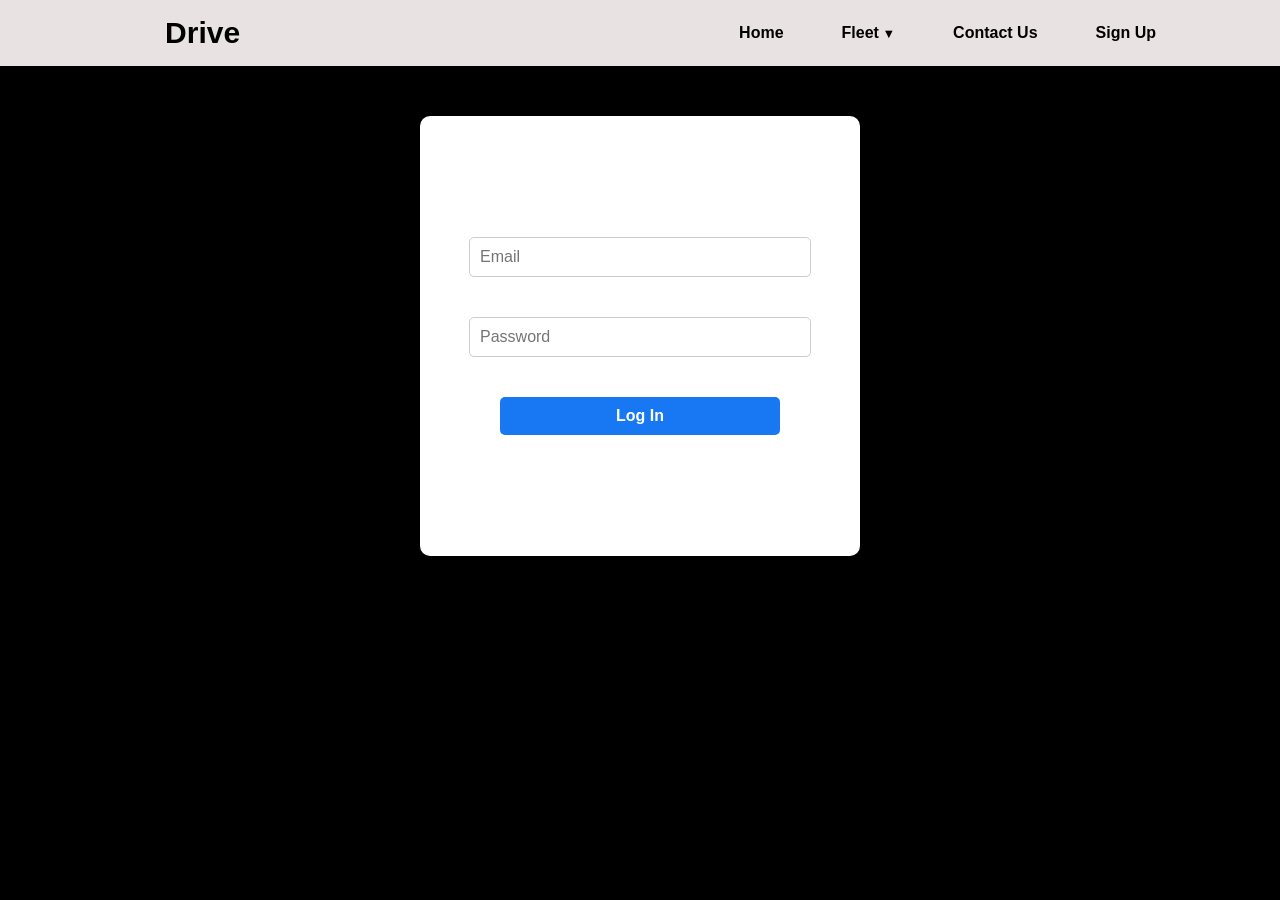
==== admin/admin_sign_in.html @ 86cc85c8 "Add files via upload" ====
<!DOCTYPE html>
<html lang="en">
<head>
    <meta charset="UTF-8">
    <meta name="viewport" content="width=device-width, initial-scale=1.0">
    <title>Sign In - Drive</title>
    <link rel="stylesheet" href="../styles/styles.css"> <!-- Main styles -->
</head>
<body id = "signinbody">
    <header class="main-header">
        <div class="logo">
            <a href="../index.html"><h1>Drive</h1></a>
        </div>
        <nav class="main-nav">
            <ul class="nav-list">
                <li class="nav-item"><a href="../index.html" class="nav-link">Home</a></li>
                <li class="nav-item dropdown">
                    <a href="#" class="nav-link dropbtn">Fleet</a>
                    <div class="dropdown-content">
                        <a href="../fleet/cars.html" class="dropdown-link">Cars</a>
                        <a href="#" class="dropdown-link">Motorcycles</a>
                        <a href="#" class="dropdown-link">Pickup Trucks</a>
                    </div>
                </li>
                <li class="nav-item"><a href="../contact.html" class="nav-link">Contact Us</a></li>
                <li class="nav-item"><a href="customer_sign_up.html" class="nav-link">Sign Up</a></li>
            </ul>
        </nav>
    </header>
    <main class="main-content">
        <div class="signin-container">
            <form class="signin-form" action="admin_login.php" method="post">
                <div class="form-group">
                    <input type="text" id="admin_email" name="admin_email" class="form-input" placeholder="Email" required>
                </div>
                <div class="form-group">
                    <input type="password" id="admin_password" name="admin_password" class="form-input" placeholder="Password" required>
                </div>
                <div class="form-group">
                    <button type="submit" class="login-button">Log In</button>
                </div>

            </form>
        </div>
    </main>
</body>
</html>
---- styles/styles.css ----
/* Reset some basic styles */
body {
    font-family: Arial, sans-serif; /* Set font family */
    margin: 0; /* Remove default margin */
    padding: 0; /* Remove default padding */
    background-color: #ffffff; /* Black background color */
}

/* Header styling */
.main-header {
    background-color: #e9e2e2; /* Dark background color */
    width: 100%;  
    padding: 1rem 0; /* Padding top and bottom */
    display: flex; /* Flexbox layout */
    justify-content: space-between; /* Space between logo and nav */
    align-items: center; /* Center items vertically */
    padding: 8px 30px; /* Padding around header */
    box-sizing: border-box; 
}

/* Logo styling */
.logo h1 {
    margin: 0; /* Remove default margin */
    margin-left: 180%; /* Align the logo towards right */
    font-size: 30px;
}

.logo a {
    text-decoration: none; /* Remove underline */
    color: rgb(0, 0, 0);
    font-weight: bold;
}

/* Dropdown menu styling */
.main-nav .nav-list {
    list-style: none; /* Remove default list style */
    margin-right: 80px; /* Remove default margin */
    padding: 0; /* Remove default padding */
    display: flex; /* Flexbox layout for horizontal menu */
}

.main-nav .nav-item {
    position: relative; /* Position for dropdown */
    margin-left: 30px; /* Space between menu items */
}

.main-nav .nav-link {
    color: #000000; /* White text color */
    text-decoration: none; /* Remove underline from links */
    padding: 5px 14px; /* Padding around links */
    outline: none;
    font-weight: bold;
}

/* Remove focus outline */
.main-nav .nav-link:focus {
    outline: none; /* Remove focus outline */
    
}

/* Hover effect for navigation links */
.main-nav .nav-link:hover,
.main-nav .dropbtn:hover {
    
    color: rgb(92, 92, 224);
   
    }

/* Arrow indicator for dropdown */
.main-nav .dropbtn::after {
    content: ' ▼'; /* Add arrow */
    font-size: 0.8rem; /* Smaller size for arrow */
}

/* Dropdown content styling */
.dropdown-content {
    display: none; /* Hide dropdown by default */
    position: absolute; /* Position absolutely */
    background-color: #333; /* Dark background color */
    z-index: 1000; /* Ensure dropdown is above other content */
    min-width: 160px; /* Minimum width for dropdown */
    border-radius: 5px; /* Rounded corners */
    margin-top: 20px; /* Add margin-top for spacing */
}

/* Dropdown links styling */
.dropdown-content .dropdown-link {
    color: white; /* White text color */
    padding: 16px 16px; /* Padding inside dropdown links */
    text-decoration: none; /* Remove underline */
    display: block; /* Block display for full-width */
    outline: none; /* Remove focus outline */
}

/* Hover effect for dropdown links */
.dropdown-content .dropdown-link:hover {
    background-color: rgb(0, 0, 0);; /* Darker background on hover */
    color: rgb(92, 92, 224);
}

/* Show dropdown on hover */
.dropdown:hover .dropdown-content,
.dropdown-content:hover {
    display: block; /* Display dropdown content */
}

/* Ensure dropdown stays open when hovered or focused */
.main-nav .nav-item:hover .dropdown-content,
.main-nav .nav-item:focus-within .dropdown-content {
    display: block; /* Ensure dropdown stays open */
}


/* Header Styling ends*/


/* Flexbox layout for content sections */
.main-content .content {
    display: flex; /* Flexbox layout */
    justify-content: flex-end; /* Align text content to the right */
    align-items: center; /* Center items vertically */
    margin-bottom: 20px; /* Space below content */
    background-color: #000000; /* Black background color */
    padding: 40px; /* Padding inside content */
    position: relative; /* Relative positioning for overlap */
    z-index: 1; /* Ensure content is above form-content */
}

/* Text content styling */
.main-content .text-content {
    flex: 1; /* Flex grow */  
    padding-right: 60px; /* Padding on the right */
}

.main-content .text-content h2 {
    font-size: 2rem; /* Larger font size for heading */
    margin-bottom: 10px; /* Space below heading */
    margin-left: 15.3%;
    color: rgb(92, 92, 224);
}

.main-content .text-content p {
    margin-left: 15.3%;
    font-size: 1.1rem; /* Normal font size for paragraph */
    line-height: 2.4; /* Line height for readability */
    color: #D3D3D3; /* White text color */
   
}

/* Default button styling within .text-content */
.main-content .text-content .view-button {
    display: inline-block; /* Ensure button dimensions fit the content */
    margin-left: 15.3%;
    padding: 12px 24px; /* Padding inside the button */
    background-color: #f0efef; /* White background color */
    font-weight: bold;
    color: rgb(92, 92, 224); /* Blue text color */
    border: none; /* Remove default border */
    border-radius: 5px; /* Rounded corners */
    cursor: pointer; /* Pointer cursor on hover */
    font-size: 1rem; /* Font size for the button text */
    text-align: center; /* Center text */
    text-decoration: none; /* Remove underline */
    transition: background-color 0.3s ease, transform 0.3s ease; /* Smooth transitions for background color and transform */
}

/* Hover state styling within .text-content */
.main-content .text-content .view-button:hover {
    background-color: #10b06b; /* Darker blue background on hover */
    transform: translateY(-2px); /* Slightly lift the button on hover */
    color: #000000;
    font-weight: bolder;
}

/* Image content styling */
.main-content .image-content {
    flex: 1; /* Flex grow */
    text-align: center; /* Center image horizontally */
}

.main-content .image-content img {
    max-width: 100%; /* Image should not exceed container width */
    height: auto; /* Maintain aspect ratio */
    border-radius: 10px; /* Rounded corners */
}

/* Form container styling */
.main-content .form-content {
    width: 80%; /* Reduce width of form-content */
    margin: -50px auto 0; /* Negative margin to overlap content */
    background-color: #ffffff; /* White background color */
    padding: 20px; /* Padding inside form content */
    border-radius: 10px; /* Rounded corners */
    box-shadow: 0 0 10px rgba(0, 0, 0, 0.1); /* Shadow effect */
    position: relative; /* Relative positioning for overlap */
    z-index: 2; /* Ensure form-content is above other content */
}

/* Flexbox layout for form rows */
.main-content .form-row {
    display: flex; /* Flexbox layout */
    flex-wrap: wrap; /* Wrap form fields on smaller screens */
    gap: 20px; /* Space between form fields */
}

/* Form group styling */
.main-content .form-group {
    flex: 1; /* Flex grow */
    display: flex; /* Flexbox layout */
    flex-direction: column; /* Column layout */
}

.main-content .form-label {
    margin-bottom: 5px; /* Space below labels */
    font-weight: bold; /* Bold text for labels */
    color: #0c48df; /* Blue color for labels */
}

.main-content .form-input {
    padding: 10px; /* Padding inside inputs */
    font-size: 1rem; /* Normal font size */
    border: 1px solid #ddd; /* Light grey border */
    border-radius: 5px; /* Rounded corners */
    outline: none; /* Remove outline on focus */
    transition: border-color 0.3s ease; /* Smooth border color transition */
}

.main-content .form-input:focus {
    border-color: #333; /* Dark border on focus */
}

/* Submit button styling */
.main-content .submit-button {
    padding: 10px 35px; /* Padding inside button */
    margin-top: 25px;
    background-color: #f0efef; /* White background color */
    font-weight:bolder;
    color: rgb(92, 92, 224);
    border: none; /* Remove default border */
    border-radius: 5px; /* Rounded corners */
    cursor: pointer; /* Pointer cursor on hover */
    transition: background-color 0.3s ease; /* Smooth background color transition */
    align-self: flex-start; /* Align button to the start */
    width: 80%;
    height: 80%;
}

.main-content .submit-button:hover {
    background-color: #10b06b; /* Darker blue background on hover */
    transform: translateY(-2px); /* Slightly lift the button on hover */
    color: #000000;
    font-weight: bolder;
}






/* customer_sign_in Styling */

#signinbody {
    background-color: #000000;
}
/* Sign-In container styling */
.signin-container {
    width: 100%;
    max-width: 400px; /* Maximum width for the container */
    height: 400px;
    background-color: #ffffff; /* White background color */
    padding: 20px; /* Padding inside the container */
    border-radius: 10px; /* Rounded corners */
    box-shadow: 0 2px 10px rgba(0, 0, 0, 0.1); /* Shadow effect */
    text-align: center; /* Center-align text */
    margin: 50px auto; /* Center the container */
    display: flex; /* Flexbox for vertical alignment */
    flex-direction: column; /* Column layout */
    justify-content: space-around; /* Distribute space evenly */
    
}

/* Form group styling */
.signin-container .form-group {
    width: 100%;
    margin: 40px auto; /* Center the container */
    text-align: left; /* Align text to the left */
}

/* Form input styling */
.signin-container .form-input {
    width: 80%; /* Full width input fields */
    padding: 10px; /* Padding inside inputs */
    margin: auto;
    font-size: 1rem; /* Normal font size */
    border: 1px solid #ccc; /* Light grey border */
    border-radius: 5px; /* Rounded corners */
    outline: none; /* Remove outline on focus */
    transition: border-color 0.3s ease; /* Smooth border color transition */
}

.signin-container .form-input:focus {
    border-color: #1877f2; /* Blue border on focus */
    border-width: 2px; /* Increase border width */
    box-shadow: 0 0 5px rgba(24, 119, 242, 0.5); /* Add a blue shadow effect */
}

/* Login button styling */
.signin-container .login-button {
    width: 70%; /* Full width button */
    margin: auto;
    padding: 10px; /* Padding inside button */
    background-color: #1877f2; /* Blue background color */
    color: #fff; /* White text color */
    border: none; /* Remove default border */
    border-radius: 5px; /* Rounded corners */
    cursor: pointer; /* Pointer cursor on hover */
    font-size: 1rem; /* Font size for the button text */
    font-weight: bold; /* Bold text */
    transition: background-color 0.3s ease; /* Smooth background color transition */
}

.signin-container .login-button:hover {
    background-color: #165db5; /* Darker blue background on hover */
}

/* Forgot password link styling */
.signin-container .forgot-password {
    color: #1877f2; /* Blue text color */
    text-decoration: none; /* Remove underline */
    font-size: 1rem; /* Slightly smaller font size */
    text-align: center;
}

.signin-container .forgot-password:hover {
    text-decoration: underline; /* Underline on hover */
}

/* Horizontal rule styling */
.signin-container hr {
    border: none; /* Remove default border */
    border-top: 1px solid #ddd; /* Light grey top border */
    margin: 20px 0px; /* Space above and below */
}


.create-account-button {
    display: inline-block; /* Ensure button dimensions fit the content */
    padding: 10px 20px; /* Padding inside button */
    background-color: #42b72a; /* Blue background color */
    color: white; /* White text color */
    border: none; /* Remove default border */
    border-radius: 5px; /* Rounded corners */
    cursor: pointer; /* Pointer cursor on hover */
    font-size: 14px; /* Font size for the button text */
    text-align: center; /* Center text */
    text-decoration: none; /* Remove underline */
    transition: background-color 0.3s ease; /* Smooth transitions for background color */
    width: 60%; /* Same width as the original button */
    margin: auto; /* Center the button */
}

.create-account-button:hover {
    background-color: #36a420; /* Darker blue on hover */
    font-weight: bolder;
}





/* customer_sign_up.html page */

/* first form styling user details */

.main-content_register {
        background-color: #000000;
        margin: 0;
        padding: 0;
}

.main-content_register1 {
    display: flex;
   justify-content: space-between;
    background-color: #000000;
    
}



.form-container {
    display: flex;
    justify-content: center;
    align-items: flex-start; /* Align items to the top */
    height: 100vh;
    padding-top: 4%;
}
#registrationForm {
    background-color: rgb(255, 255, 255);
    padding: 20px;
    border-radius: 10px;
    width: 60%;
    display: flex;
    flex-direction: column;
    align-items: center;
}

#registrationForm .input-group {
    width: 72%;
    margin-bottom: 30px;
}

#registrationForm label {
    font-weight: bold;
    text-align: left;
    width: 100%;
}

#registrationForm input[type="text"],
#registrationForm input[type="email"],
#registrationForm input[type="password"]
 {
    width: 100%;
    padding: 10px;
    margin-top: 10px;
    border: 1px solid #ccc;
    border-radius: 5px;
    font-size: large;
}



#registrationForm .password-container {
    position: relative;
    width: 100%;
}

#registrationForm .show-password {
    position: absolute;
    right: 10px;
    top: 50%;
    transform: translateY(-50%);
    cursor: pointer;
    color: #007bff;
    font-size: 14px;
}

#registrationForm .actions {
    display: flex;
    justify-content: center;
    align-items: center;
    width: 100%;
}

#registrationForm button {
    background-color: #007bff;
    color: white;
    border: none;
    margin: auto;
    padding: 10px 20px;
    width: 60%;
    border-radius: 5px;
    cursor: pointer;
    font-size: 14px;
}

#registrationForm button:hover {
    background-color: #0056b3;
}

/* customer_drivers_license_details.php form styling where user enters their driver's license details */

.dl-form-container {    
    
    justify-content: center;
    height: 100vh;
    width: 50%;
    padding-left: 10%;
    padding-top: 10%;
   
}



#dl-registrationForm {
    background-color: rgb(255, 255, 255);
    padding: 20px;
    border-radius: 10px;
    width: 60%;
    height: 50%;
    display: flex;
    flex-direction: column;
    align-items: center;
}

#dl-registrationForm .input-group {
    width: 72%;
    margin-top: 40px;
}

#dl-registrationForm label {
    font-weight: bold;
    text-align: left;
    width: 100%;
}

#dl-registrationForm input[type="text"],
#dl-registrationForm input[type="date"]
 {
    width: 100%;
    padding: 10px;
    margin-top: 10px;
    border: 1px solid #ccc;
    border-radius: 5px;
    font-size: x-large;
}

#dl-registrationForm input[type="date"] {
    -webkit-appearance: none;
    -moz-appearance: none;
    appearance: none;
    font-size: x-large;
    padding: 10px;
}


#dl-registrationForm .actions {
    display: flex;
    justify-content: center;
    align-items: center;
    width: 100%;
}

#dl-registrationForm button {
    background-color: #007bff;
    color: white;
    border: none;
    margin: 40px auto;
    padding: 10px 20px;
    width: 60%;
    border-radius: 5px;
    cursor: pointer;
    font-size: large;
}

#dl-registrationForm button:hover {
    background-color: #0056b3;
    font-weight: bolder;
}


.output-container {
    width: 50%;
    background-color: #f9f9f9;
    border: 1px solid #ccc;
    height: 30%;
    border-radius: 5px;
    margin-top: 10%;
   }

.result-group {
    margin-bottom: 15px;
}
.result-group label {
    font-weight: bold;
}
.result-group span {
    display: block;
    margin-top: 5px;
}
.cov-details {
    margin-top: 10px;
}
.cov-details li {
    margin-bottom: 5px;
}

#continue_to_homepage.button {
    display: inline-block; /* Ensure button dimensions fit the content */
    padding: 10px 20px; /* Padding inside button */
    background-color: #42b72a; /* Blue background color */
    color: white; /* White text color */
    border: none; /* Remove default border */
    border-radius: 5px; /* Rounded corners */
    cursor: pointer; /* Pointer cursor on hover */
    font-size: 14px; /* Font size for the button text */
    text-align: center; /* Center text */
    text-decoration: none; /* Remove underline */
    transition: background-color 0.3s ease; /* Smooth transitions for background color */
    width: 60%; /* Same width as the original button */
    margin: auto; /* Center the button */
}

.dl_result_continue_button 
{
    background-color: #4CAF50; /* Green background */
    color: white; /* White text */
    padding: 10px 20px; /* Some padding */
    border: none; /* No border */
    border-radius: 5px; /* Rounded corners */
    cursor: pointer; /* Pointer/hand icon */
    font-size: 16px; /* Increase font size */
    transition: background-color 0.3s; /* Transition effect on hover */
}
.dl_result_continue_button:hover {
    background-color: #45a049; /* Darker green on hover */
}
#customer_homepage_body {
    background-color: #ffffff;
}
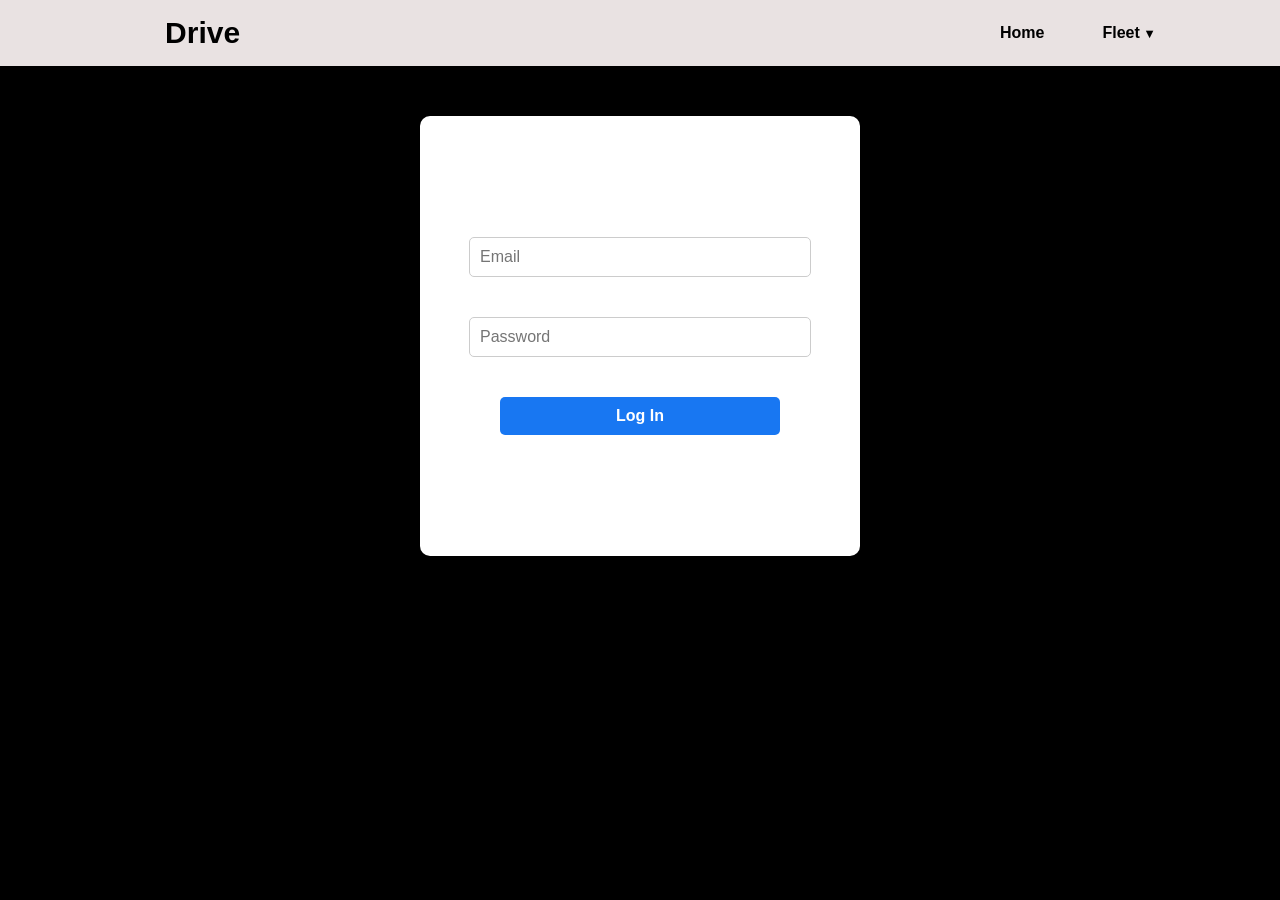
==== commit 7edeba2c: "Add files via upload" ====
--- a/admin/admin_sign_in.html
+++ b/admin/admin_sign_in.html
@@ -6,16 +6,16 @@
     <meta charset="UTF-8">
     <meta name="viewport" content="width=device-width, initial-scale=1.0">
     <title>Sign In - Drive</title>
-    <link rel="stylesheet" href="../styles/styles.css"> <!-- Main styles -->
+    <link rel="stylesheet" href="admin_styles/admin_signin.css">
 </head>
 <body id = "signinbody">
     <header class="main-header">
         <div class="logo">
-            <a href="../index.html"><h1>Drive</h1></a>
+            <a href="../index.php"><h1>Drive</h1></a>
         </div>
         <nav class="main-nav">
             <ul class="nav-list">
-                <li class="nav-item"><a href="../index.html" class="nav-link">Home</a></li>
+                <li class="nav-item"><a href="../index.php" class="nav-link">Home</a></li>
                 <li class="nav-item dropdown">
                     <a href="#" class="nav-link dropbtn">Fleet</a>
                     <div class="dropdown-content">
@@ -24,8 +24,7 @@
                         <a href="#" class="dropdown-link">Pickup Trucks</a>
                     </div>
                 </li>
-                <li class="nav-item"><a href="../contact.html" class="nav-link">Contact Us</a></li>
-                <li class="nav-item"><a href="customer_sign_up.html" class="nav-link">Sign Up</a></li>
+               
             </ul>
         </nav>
     </header>
--- a/admin/admin_styles/admin_signin.css
+++ b/admin/admin_styles/admin_signin.css
@@ -0,0 +1,176 @@
+/* styles.css */
+/* CSS Reset */
+
+/* General Reset and Body Styling */
+body {
+    font-family: Arial, sans-serif;
+    margin: 0;
+    padding: 0;
+    background-color: #ffffff;
+}
+
+/* Header Styling */
+.main-header {
+    background-color: #e9e2e2;
+    width: 100%;
+    padding: 1rem 0;
+    display: flex;
+    justify-content: space-between;
+    align-items: center;
+    padding: 8px 30px;
+    box-sizing: border-box;
+}
+
+/* Logo Styling */
+.logo h1 {
+    margin: 0;
+    margin-left: 180%;
+    font-size: 30px;
+}
+
+.logo a {
+    text-decoration: none;
+    color: rgb(0, 0, 0);
+    font-weight: bold;
+}
+
+/* Dropdown Menu Styling */
+.main-nav .nav-list {
+    list-style: none;
+    margin-right: 80px;
+    padding: 0;
+    display: flex;
+}
+
+.main-nav .nav-item {
+    position: relative;
+    margin-left: 30px;
+}
+
+.main-nav .nav-link {
+    color: #000000;
+    text-decoration: none;
+    padding: 5px 14px;
+    outline: none;
+    font-weight: bold;
+}
+
+.main-nav .nav-link:focus {
+    outline: none;
+}
+
+.main-nav .nav-link:hover,
+.main-nav .dropbtn:hover {
+    color: rgb(92, 92, 224);
+}
+
+/* Arrow Indicator for Dropdown */
+.main-nav .dropbtn::after {
+    content: ' ▼';
+    font-size: 0.8rem;
+}
+
+/* Dropdown Content Styling */
+.dropdown-content {
+    display: none;
+    position: absolute;
+    background-color: #333;
+    z-index: 1000;
+    min-width: 160px;
+    border-radius: 5px;
+    margin-top: 15px;
+    margin-left: -80px;
+}
+
+.dropdown-content .dropdown-link {
+    color: white;
+    padding: 16px 16px;
+    text-decoration: none;
+    display: block;
+    outline: none;
+}
+
+.dropdown-content .dropdown-link:hover {
+    background-color: rgb(0, 0, 0);
+    color: rgb(92, 92, 224);
+}
+
+.dropdown:hover .dropdown-content,
+.dropdown-content:hover {
+    display: block;
+}
+
+.main-nav .nav-item:hover .dropdown-content,
+.main-nav .nav-item:focus-within .dropdown-content {
+    display: block;
+}
+
+
+/* Customer Sign-In Styling */
+#signinbody {
+    background-color: #000000;
+}
+
+.signin-container {
+    width: 100%;
+    max-width: 400px;
+    height: 400px;
+    background-color: #ffffff;
+    padding: 20px;
+    border-radius: 10px;
+    box-shadow: 0 2px 10px rgba(0, 0, 0, 0.1);
+    text-align: center;
+    margin: 50px auto;
+    display: flex;
+    flex-direction: column;
+    justify-content: space-around;
+}
+
+.signin-container .form-group {
+    width: 100%;
+    margin: 40px auto;
+}
+
+.signin-container .form-input {
+    width: 80%;
+    padding: 10px;
+    margin: auto;
+    font-size: 1rem;
+    border: 1px solid #ccc;
+    border-radius: 5px;
+    outline: none;
+    transition: border-color 0.3s ease;
+}
+
+.signin-container .form-input:focus {
+    border-color: #1877f2;
+    border-width: 2px;
+    box-shadow: 0 0 5px rgba(24, 119, 242, 0.5);
+}
+
+.signin-container .login-button {
+    width: 70%;
+    margin: auto;
+    padding: 10px;
+    background-color: #1877f2;
+    color: #fff;
+    border: none;
+    border-radius: 5px;
+    cursor: pointer;
+    font-size: 1rem;
+    font-weight: bold;
+    transition: background-color 0.3s ease;
+}
+
+.signin-container .login-button:hover {
+    background-color: #165db5;
+}
+
+
+.signin-container hr {
+    border: none;
+    border-top: 1px solid #ddd;
+    margin: 20px 0px;
+}
+
+
